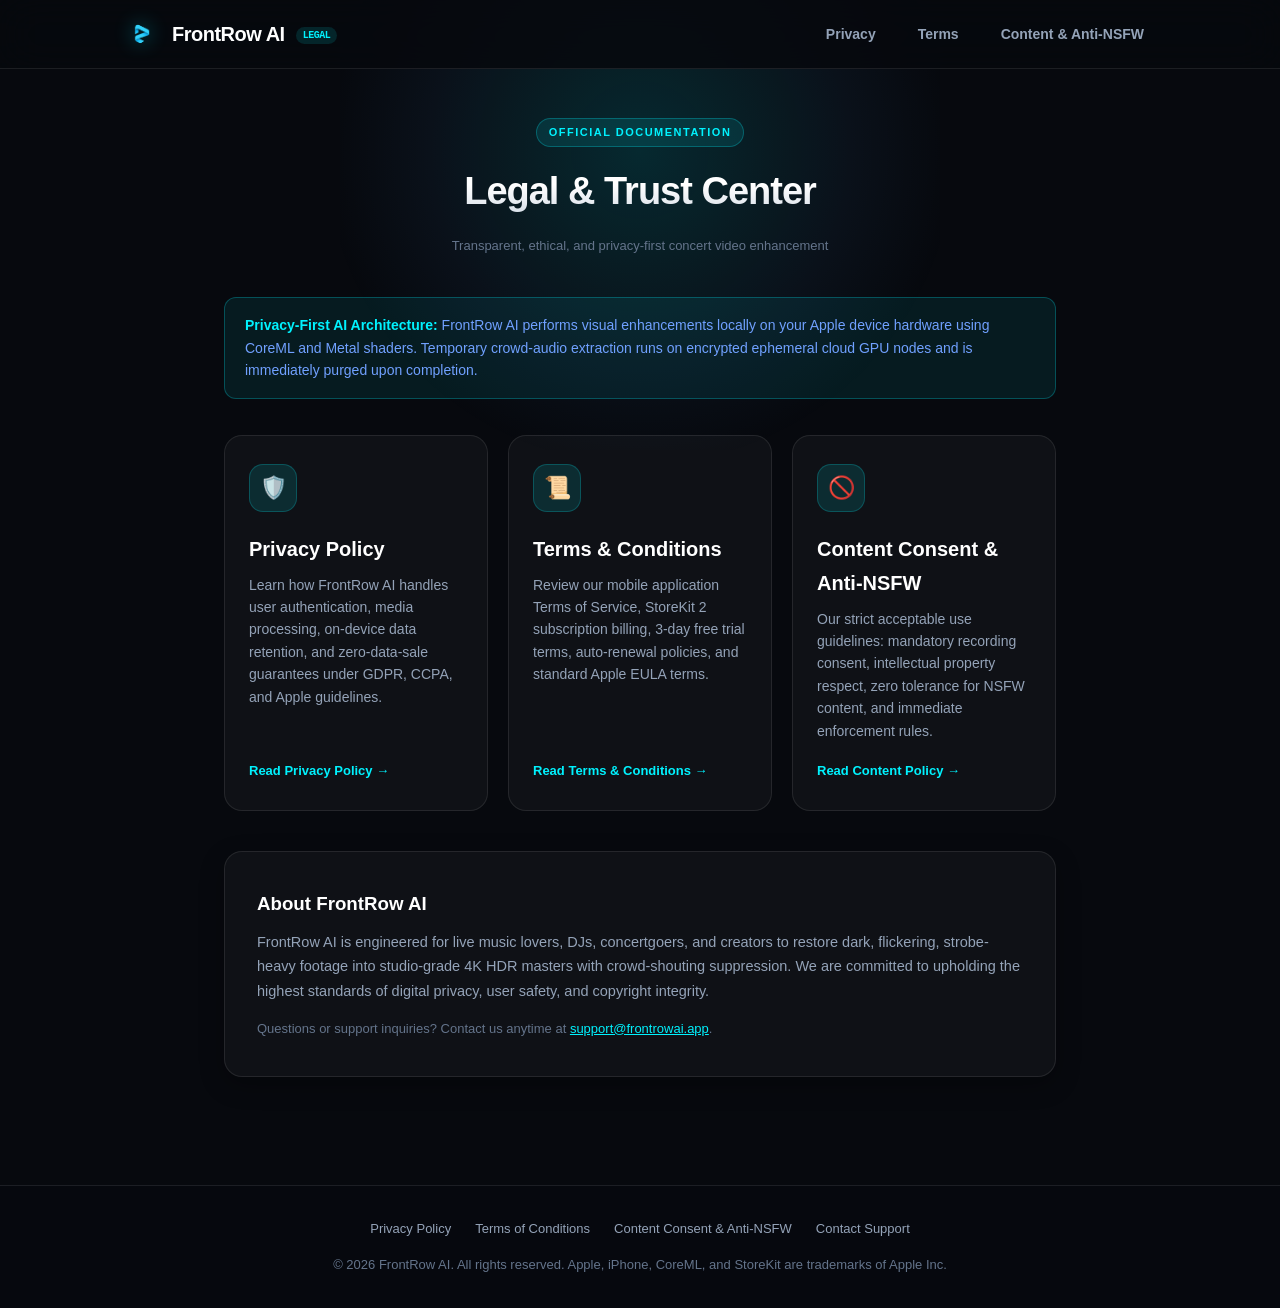
==== index.html @ 76283fe4 "feat: Add Privacy Policy, Terms of Service, Content Consent & Anti-NSFW policy pages" ====
<!DOCTYPE html>
<html lang="en">
<head>
  <meta charset="UTF-8">
  <meta name="viewport" content="width=device-width, initial-scale=1.0">
  <title>FrontRow AI - Legal, Privacy & Policies</title>
  <link rel="stylesheet" href="assets/style.css">
  <link rel="icon" type="image/png" href="assets/logo.png">
</head>
<body>
  <div class="ambient-glow"></div>

  <header>
    <div class="nav-container">
      <a href="index.html" class="brand-link">
        <img src="assets/logo.png" alt="FrontRow AI Logo" class="brand-logo">
        <span class="brand-title">FrontRow AI <span class="brand-badge">LEGAL</span></span>
      </a>
      <ul class="nav-links">
        <li><a href="privacy.html">Privacy</a></li>
        <li><a href="terms.html">Terms</a></li>
        <li><a href="content-policy.html">Content & Anti-NSFW</a></li>
      </ul>
    </div>
  </header>

  <main class="container">
    <div class="page-hero">
      <span class="page-category">Official Documentation</span>
      <h1 class="page-title">Legal & Trust Center</h1>
      <p class="page-meta">Transparent, ethical, and privacy-first concert video enhancement</p>
    </div>

    <div class="alert-box alert-info">
      <div>
        <strong>Privacy-First AI Architecture:</strong> FrontRow AI performs visual enhancements locally on your Apple device hardware using CoreML and Metal shaders. Temporary crowd-audio extraction runs on encrypted ephemeral cloud GPU nodes and is immediately purged upon completion.
      </div>
    </div>

    <div class="hub-grid">
      <!-- Privacy Policy Card -->
      <a href="privacy.html" class="hub-card">
        <div class="card-icon">🛡️</div>
        <h3>Privacy Policy</h3>
        <p>Learn how FrontRow AI handles user authentication, media processing, on-device data retention, and zero-data-sale guarantees under GDPR, CCPA, and Apple guidelines.</p>
        <div class="card-arrow">Read Privacy Policy &rarr;</div>
      </a>

      <!-- Terms & Conditions Card -->
      <a href="terms.html" class="hub-card">
        <div class="card-icon">📜</div>
        <h3>Terms & Conditions</h3>
        <p>Review our mobile application Terms of Service, StoreKit 2 subscription billing, 3-day free trial terms, auto-renewal policies, and standard Apple EULA terms.</p>
        <div class="card-arrow">Read Terms & Conditions &rarr;</div>
      </a>

      <!-- Content Consent & Anti-NSFW Card -->
      <a href="content-policy.html" class="hub-card">
        <div class="card-icon">🚫</div>
        <h3>Content Consent & Anti-NSFW</h3>
        <p>Our strict acceptable use guidelines: mandatory recording consent, intellectual property respect, zero tolerance for NSFW content, and immediate enforcement rules.</p>
        <div class="card-arrow">Read Content Policy &rarr;</div>
      </a>
    </div>

    <div class="legal-card" style="margin-top: 40px;">
      <h3 style="margin-bottom: 10px; color: #fff;">About FrontRow AI</h3>
      <p style="color: var(--text-secondary); font-size: 14.5px;">
        FrontRow AI is engineered for live music lovers, DJs, concertgoers, and creators to restore dark, flickering, strobe-heavy footage into studio-grade 4K HDR masters with crowd-shouting suppression. We are committed to upholding the highest standards of digital privacy, user safety, and copyright integrity.
      </p>
      <p style="color: var(--text-muted); font-size: 13px; margin-top: 14px;">
        Questions or support inquiries? Contact us anytime at <a href="mailto:support@frontrowai.app" style="color: var(--cyan-primary);">support@frontrowai.app</a>.
      </p>
    </div>
  </main>

  <footer>
    <div class="footer-links">
      <a href="privacy.html">Privacy Policy</a>
      <a href="terms.html">Terms of Conditions</a>
      <a href="content-policy.html">Content Consent & Anti-NSFW</a>
      <a href="mailto:support@frontrowai.app">Contact Support</a>
    </div>
    <p>&copy; 2026 FrontRow AI. All rights reserved. Apple, iPhone, CoreML, and StoreKit are trademarks of Apple Inc.</p>
  </footer>
</body>
</html>
---- assets/style.css ----
/* FrontRow AI Legal & Policies Style */
:root {
  --bg-primary: #07090e;
  --bg-secondary: #0d111a;
  --card-bg: rgba(255, 255, 255, 0.035);
  --card-border: rgba(255, 255, 255, 0.09);
  --card-hover-border: rgba(0, 242, 254, 0.35);
  --cyan-primary: #00f2fe;
  --cyan-glow: rgba(0, 242, 254, 0.45);
  --accent-gradient: linear-gradient(135deg, #00f2fe 0%, #4facfe 100%);
  --text-primary: #ffffff;
  --text-secondary: #94a3b8;
  --text-muted: #64748b;
  --danger-color: #ff4757;
  --danger-bg: rgba(255, 71, 87, 0.1);
  --success-color: #2ed573;
  --success-bg: rgba(46, 213, 115, 0.1);
  --radius-lg: 18px;
  --radius-md: 12px;
  --radius-sm: 8px;
  --font-family: -apple-system, BlinkMacSystemFont, "SF Pro Display", "Inter", "Segoe UI", Roboto, Helvetica, Arial, sans-serif;
}

* {
  box-sizing: border-box;
  margin: 0;
  padding: 0;
}

body {
  background-color: var(--bg-primary);
  color: var(--text-primary);
  font-family: var(--font-family);
  font-size: 16px;
  line-height: 1.7;
  -webkit-font-smoothing: antialiased;
  min-height: 100vh;
  display: flex;
  flex-direction: column;
  position: relative;
  overflow-x: hidden;
}

/* Background Ambient Lighting */
.ambient-glow {
  position: fixed;
  top: -150px;
  left: 50%;
  transform: translateX(-50%);
  width: 600px;
  height: 600px;
  background: radial-gradient(circle, rgba(0, 242, 254, 0.14) 0%, rgba(79, 172, 254, 0.05) 50%, transparent 75%);
  pointer-events: none;
  z-index: 0;
}

/* Header & Nav */
header {
  position: sticky;
  top: 0;
  backdrop-filter: blur(20px);
  -webkit-backdrop-filter: blur(20px);
  background: rgba(7, 9, 14, 0.85);
  border-bottom: 1px solid var(--card-border);
  z-index: 100;
  width: 100%;
}

.nav-container {
  max-width: 1080px;
  margin: 0 auto;
  padding: 16px 24px;
  display: flex;
  align-items: center;
  justify-content: space-between;
}

.brand-link {
  display: flex;
  align-items: center;
  gap: 12px;
  text-decoration: none;
  color: var(--text-primary);
}

.brand-logo {
  width: 36px;
  height: 36px;
  object-fit: contain;
  filter: drop-shadow(0 0 10px var(--cyan-glow));
}

.brand-title {
  font-size: 20px;
  font-weight: 800;
  letter-spacing: -0.5px;
}

.brand-badge {
  font-size: 10px;
  font-weight: 900;
  font-family: monospace;
  color: var(--cyan-primary);
  background: rgba(0, 242, 254, 0.12);
  padding: 3px 7px;
  border-radius: 999px;
  margin-left: 6px;
  vertical-align: middle;
}

.nav-links {
  display: flex;
  gap: 18px;
  align-items: center;
  list-style: none;
}

.nav-links a {
  color: var(--text-secondary);
  text-decoration: none;
  font-size: 14px;
  font-weight: 600;
  transition: all 0.2s ease;
  padding: 6px 12px;
  border-radius: var(--radius-sm);
}

.nav-links a:hover,
.nav-links a.active {
  color: #fff;
  background: rgba(255, 255, 255, 0.06);
}

/* Container */
.container {
  max-width: 880px;
  margin: 0 auto;
  padding: 48px 24px 80px;
  position: relative;
  z-index: 1;
  flex: 1;
}

/* Page Hero */
.page-hero {
  text-align: center;
  margin-bottom: 40px;
}

.page-category {
  display: inline-block;
  font-size: 11px;
  font-weight: 800;
  letter-spacing: 1.5px;
  text-transform: uppercase;
  color: var(--cyan-primary);
  margin-bottom: 12px;
  padding: 4px 12px;
  background: rgba(0, 242, 254, 0.1);
  border: 1px solid rgba(0, 242, 254, 0.25);
  border-radius: 999px;
}

.page-title {
  font-size: 38px;
  font-weight: 900;
  letter-spacing: -1px;
  margin-bottom: 12px;
  background: linear-gradient(180deg, #ffffff 40%, #cbd5e1 100%);
  -webkit-background-clip: text;
  -webkit-text-fill-color: transparent;
}

.page-meta {
  font-size: 13px;
  color: var(--text-muted);
  font-weight: 500;
}

/* Hub Grid (Index Page) */
.hub-grid {
  display: grid;
  grid-template-columns: repeat(auto-fit, minmax(260px, 1fr));
  gap: 20px;
  margin-top: 36px;
}

.hub-card {
  background: var(--card-bg);
  border: 1px solid var(--card-border);
  border-radius: var(--radius-lg);
  padding: 28px 24px;
  text-decoration: none;
  color: var(--text-primary);
  transition: all 0.25s ease;
  display: flex;
  flex-direction: column;
}

.hub-card:hover {
  transform: translateY(-4px);
  border-color: var(--cyan-primary);
  box-shadow: 0 12px 30px -10px rgba(0, 242, 254, 0.25);
  background: rgba(255, 255, 255, 0.05);
}

.card-icon {
  width: 48px;
  height: 48px;
  border-radius: 14px;
  background: rgba(0, 242, 254, 0.12);
  display: flex;
  align-items: center;
  justify-content: center;
  font-size: 22px;
  margin-bottom: 20px;
  color: var(--cyan-primary);
  border: 1px solid rgba(0, 242, 254, 0.2);
}

.hub-card h3 {
  font-size: 20px;
  font-weight: 800;
  margin-bottom: 8px;
}

.hub-card p {
  font-size: 14px;
  color: var(--text-secondary);
  line-height: 1.6;
  margin-bottom: 18px;
  flex: 1;
}

.card-arrow {
  font-size: 13px;
  font-weight: 700;
  color: var(--cyan-primary);
  display: flex;
  align-items: center;
  gap: 6px;
}

/* Legal Document Sections */
.legal-card {
  background: var(--card-bg);
  border: 1px solid var(--card-border);
  border-radius: var(--radius-lg);
  padding: 36px 32px;
  margin-bottom: 28px;
  box-shadow: 0 8px 24px rgba(0, 0, 0, 0.3);
}

.legal-section {
  margin-bottom: 32px;
}

.legal-section:last-child {
  margin-bottom: 0;
}

.legal-section h2 {
  font-size: 20px;
  font-weight: 800;
  color: #fff;
  margin-bottom: 14px;
  display: flex;
  align-items: center;
  gap: 10px;
  border-bottom: 1px solid rgba(255, 255, 255, 0.08);
  padding-bottom: 10px;
}

.legal-section h2 span.section-number {
  font-size: 13px;
  font-family: monospace;
  color: var(--cyan-primary);
  background: rgba(0, 242, 254, 0.12);
  padding: 2px 8px;
  border-radius: 6px;
}

.legal-section h3 {
  font-size: 16px;
  font-weight: 700;
  color: #e2e8f0;
  margin: 18px 0 8px;
}

.legal-section p {
  color: var(--text-secondary);
  margin-bottom: 14px;
  font-size: 15px;
}

.legal-section ul,
.legal-section ol {
  margin-left: 20px;
  margin-bottom: 16px;
  color: var(--text-secondary);
  font-size: 15px;
}

.legal-section li {
  margin-bottom: 8px;
}

.legal-section strong {
  color: #fff;
}

/* Alert Banners */
.alert-box {
  padding: 16px 20px;
  border-radius: var(--radius-md);
  margin-bottom: 24px;
  font-size: 14px;
  line-height: 1.6;
  display: flex;
  gap: 14px;
  align-items: flex-start;
}

.alert-danger {
  background: var(--danger-bg);
  border: 1px solid rgba(255, 71, 87, 0.3);
  color: #ff6b81;
}

.alert-danger strong {
  color: #fff;
}

.alert-info {
  background: rgba(0, 242, 254, 0.08);
  border: 1px solid rgba(0, 242, 254, 0.25);
  color: #70a1ff;
}

.alert-info strong {
  color: var(--cyan-primary);
}

/* Footer */
footer {
  border-top: 1px solid var(--card-border);
  background: rgba(7, 9, 14, 0.95);
  padding: 32px 24px;
  text-align: center;
  font-size: 13px;
  color: var(--text-muted);
  margin-top: auto;
}

.footer-links {
  display: flex;
  justify-content: center;
  gap: 24px;
  margin-bottom: 14px;
  flex-wrap: wrap;
}

.footer-links a {
  color: var(--text-secondary);
  text-decoration: none;
  transition: color 0.2s ease;
}

.footer-links a:hover {
  color: var(--cyan-primary);
}

/* Responsive */
@media (max-width: 680px) {
  .nav-container {
    flex-direction: column;
    gap: 14px;
  }
  .page-title {
    font-size: 28px;
  }
  .legal-card {
    padding: 24px 18px;
  }
}
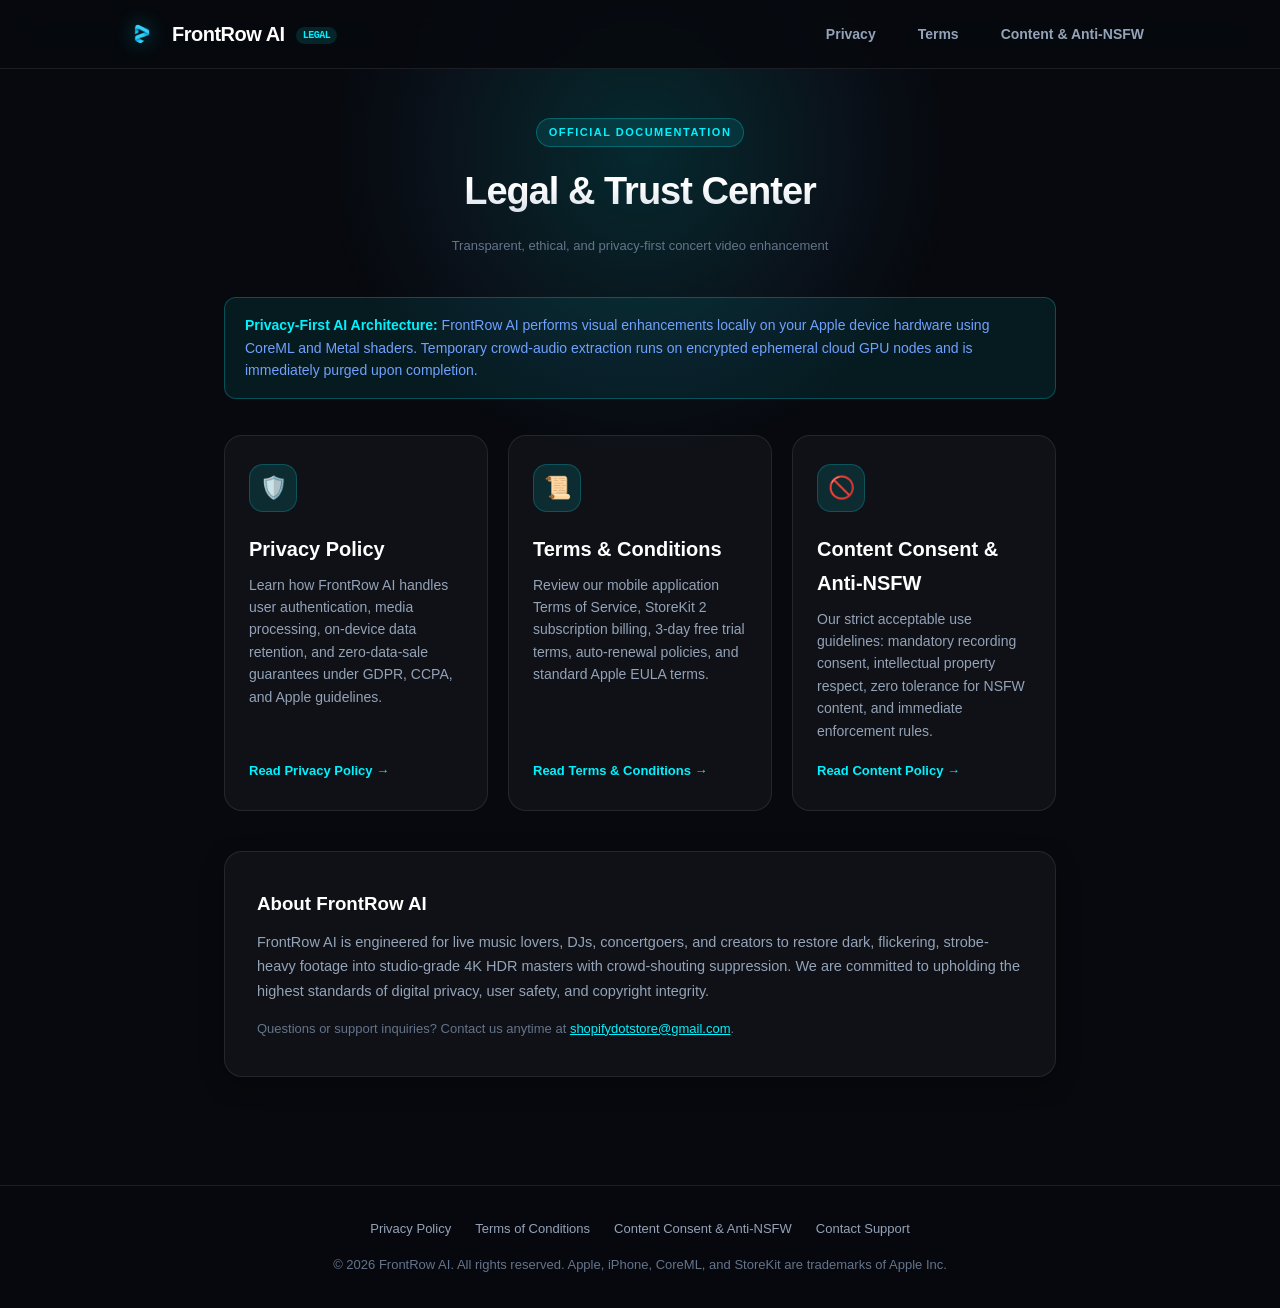
==== commit a1bc8b6f: "fix: Update official support and contact emails to shopifydotstore@gmail.com" ====
--- a/index.html
+++ b/index.html
@@ -69,7 +69,7 @@
         FrontRow AI is engineered for live music lovers, DJs, concertgoers, and creators to restore dark, flickering, strobe-heavy footage into studio-grade 4K HDR masters with crowd-shouting suppression. We are committed to upholding the highest standards of digital privacy, user safety, and copyright integrity.
       </p>
       <p style="color: var(--text-muted); font-size: 13px; margin-top: 14px;">
-        Questions or support inquiries? Contact us anytime at <a href="mailto:support@frontrowai.app" style="color: var(--cyan-primary);">support@frontrowai.app</a>.
+        Questions or support inquiries? Contact us anytime at <a href="mailto:shopifydotstore@gmail.com" style="color: var(--cyan-primary);">shopifydotstore@gmail.com</a>.
       </p>
     </div>
   </main>
@@ -79,7 +79,7 @@
       <a href="privacy.html">Privacy Policy</a>
       <a href="terms.html">Terms of Conditions</a>
       <a href="content-policy.html">Content Consent & Anti-NSFW</a>
-      <a href="mailto:support@frontrowai.app">Contact Support</a>
+      <a href="mailto:shopifydotstore@gmail.com">Contact Support</a>
     </div>
     <p>&copy; 2026 FrontRow AI. All rights reserved. Apple, iPhone, CoreML, and StoreKit are trademarks of Apple Inc.</p>
   </footer>
